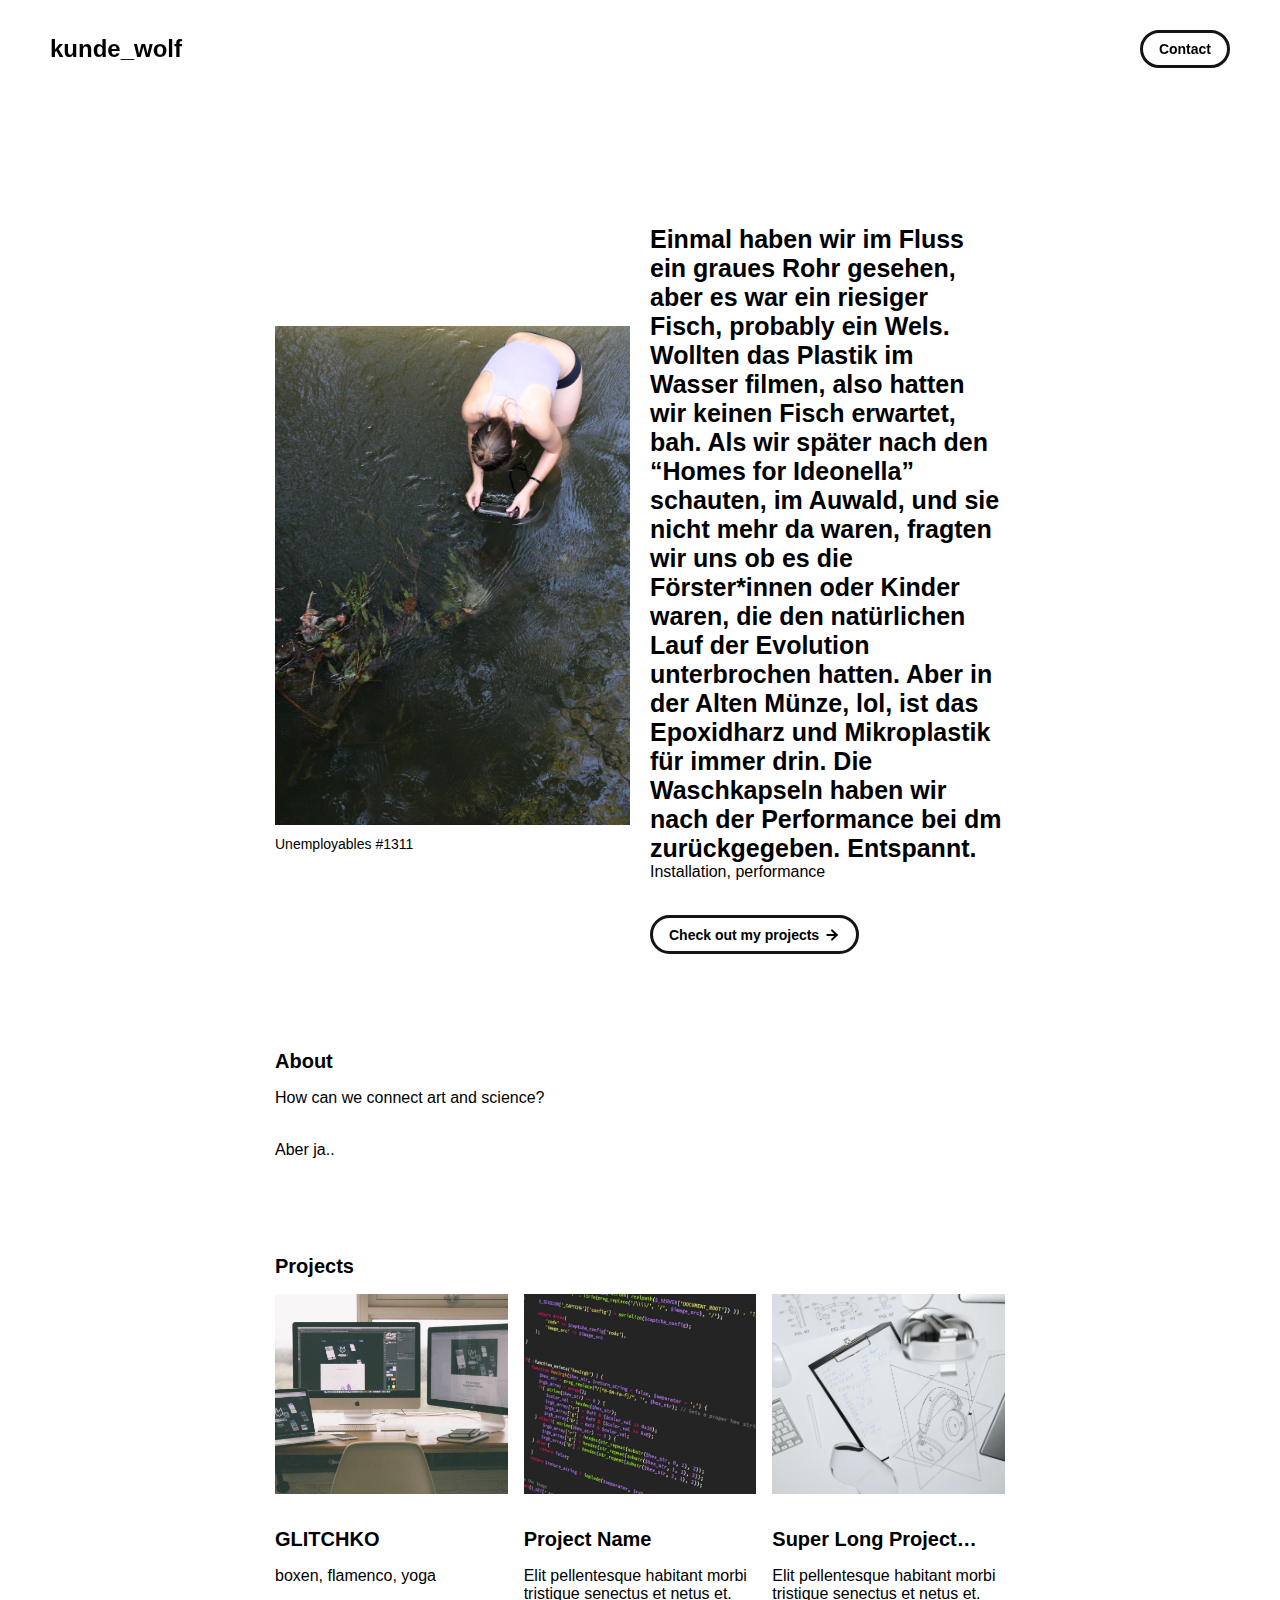
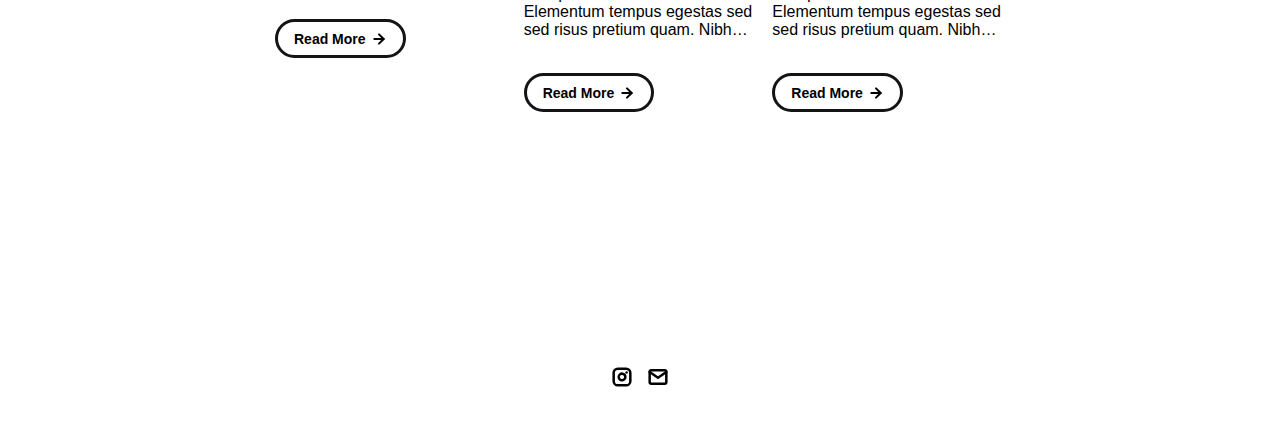
==== index.html @ 431d3172 "main text" ====
<!DOCTYPE html>
<html lang="en">
	<head>
		<meta charset="utf-8">

    <!--
      TODO

      Upload your Unemployable (or whatever photo you like) to the assets/images folder
      and change the name of the image below to match the uploaded one

      Change the title in the <title> tag to whatever you would like the title of your portfolio to be

      This should be the same across all pages.
     -->
    <link rel="icon" href="./assets/images/1311.png" />
		<title>Unemployables Portfolio</title>
    <meta name="description" content="A portfolio template for the Unemployables community.">
    <meta name="viewport" content="width=device-width, initial-scale=1" />

		<link rel="stylesheet" href="./css/layout.css">
    <link rel="stylesheet" href="./css/typography.css">
    <link rel="stylesheet" href="./css/utilities.css">

		<script defer src="./js/script.js"></script>
	</head>
	<body>
    <!-- NAVBAR -->
    <div class="navbar">
      <a class="nav-title-link" href="./index.html">
        <!-- TODO - Change the "Portfolio Title" to whatever you want displayed in the top left -->
        <span class="nav-title">kunde_wolf</span>
         <!-- TODO - Change the email after 'mailto:' to your email address for contact -->
        <a class="button" href="mailto:kunde-wolf@posteo.de">
          <span class="button-text">Contact</span>
        </a>
      </a>
    </div>

    <!-- MAIN PAGE CONTENT -->
    <div id="main-content">

      <!-- PORTFOLIO HEADER -->
      <div id="portfolio-header">
        <div id="portfolio-header-image-container">
          <!--
            TODO

            - Change the img "src" attribute to point to the Unemployable image you uploaded (or whatever image).
            - Change the number to point to your Unemployable & replace the OpenSea link with your own
            - If you aren't using an Unemployable as your image, remove the entire "a" element
          -->
          <img src="./assets/images/front_1.jpg" class="portfolio-header-image">
          <a class="no-underline" target="_blank" href="https://opensea.io/assets/0xe0be388ab81c47b0f098d2030a1c9ef190691a8a/1311">
            <span class="image-caption">Unemployables #1311</span>
          </a>
        </div>

          <!--
            TODO

            - Change the main-title to whatver you want
            - Change the body-text after that to a quick introduction to what you do
            - Edit the button text if you feel like it. It will link to the projects section below.
          -->
        <div id="portfolio-header-text-container">
            <div class="header-text">
              <span class="main-title">Einmal haben wir im Fluss ein graues Rohr gesehen, aber es war ein riesiger Fisch, probably ein Wels. Wollten das Plastik im Wasser filmen, also hatten wir keinen Fisch erwartet, bah. Als wir später nach den “Homes for Ideonella” schauten, im Auwald, und sie nicht mehr da waren, fragten wir uns ob es die Förster*innen oder Kinder waren, die den natürlichen Lauf der Evolution unterbrochen hatten. Aber in der Alten Münze, lol, ist das Epoxidharz und Mikroplastik für immer drin. Die Waschkapseln haben wir nach der Performance bei dm zurückgegeben. Entspannt.</span>
              <div class="body-text">Installation, performance</div>
            </div>
            <a class="button" id="my-work-link">
              <span class="button-text">Check out my projects</span>
              <image src="./assets/icons/arrow-right.svg" class="right-arrow-icon"/>
            </a>
        </div>
      </div>

      <!-- ABOUT SECTION -->
      <!--
        TODO

        - Change the subheader-text to whatever header you want
        - Add paragraphs using the <div class="body-text"></div> elements in the "about-section-content"
      -->
      <div id="about-section">
        <span class="subheader-text">About</span>
        <div class="about-section-content">
          <div class="body-text">How can we connect art and science?</div>
          <div class="body-text">Aber ja..</div>
        </div>
      </div>

      <!-- PROJECTS / MY WORK SECTION -->
      <div id="my-work-section">
        <!-- TODO - Change the subheader-text to whatever you want the Projects section header to say -->
        <span class="subheader-text">Projects</span>

        <div class="projects-container">
          <!--
            TODO

            This is where the project cards live. Here's a base level project card for you to copy:
            <div class="project-card">
              <img src="./assets/images/IMAGE_NAME" class="project-image">
              <div class="project-card-text-container">
                <div class="subheader-text project-title">PROJECT_NAME</div>
                <div class="body-text project-card-text">SMALL_PROJECT_DESCRIPTION</div>
              </div>
              <a class="button" href="./project-pages/PROJECT_PAGE_NAME.html">
                <span class="button-text">Read More</span>
                <image src="./assets/icons/arrow-right.svg" class="right-arrow-icon"/>
              </a>
            </div>

            - To add a project to the this area, copy the above, paste it below this comment, and change the following:
                - IMAGE_NAME: the name of the image file in assets/images
                - PROJECT_NAME: the name of the project (keep it short, it only shows 1 line)
                - SMALL_PROJECT_DESCRIPTION: a quick project description (max 4 lines)
                - PROJECT_PAGE_NAME.html: the html filename for the project (must be in project-pages folder)
          -->
          <div class="project-card">
            <img src="./assets/images/desktop.jpeg" class="project-image">
            <div class="project-card-text-container">
              <div class="subheader-text project-title">GLITCHKO</div>
              <div class="body-text project-card-text">boxen, flamenco, yoga</div>
            </div>
            <a class="button" href="./project-pages/project-template.html">
              <span class="button-text">Read More</span>
              <image src="./assets/icons/arrow-right.svg" class="right-arrow-icon"/>
            </a>
          </div>
          <div class="project-card">
            <img src="./assets/images/code.jpeg" class="project-image">
            <div class="project-card-text-container">
              <div class="subheader-text project-title">Project Name</div>
              <div class="body-text project-card-text">Elit pellentesque habitant morbi tristique senectus et netus et. Elementum tempus egestas sed sed risus pretium quam. Nibh ipsum consequat nisl vel pretium</div>
            </div>
            <a class="button" href="./project-pages/project-template.html">
              <span class="button-text">Read More</span>
              <image src="./assets/icons/arrow-right.svg" class="right-arrow-icon"/>
            </a>
          </div>
          <div class="project-card">
            <img src="./assets/images/sketchbook.jpeg" class="project-image">
            <div class="project-card-text-container">
              <div class="subheader-text project-title">Super Long Project Name That Should be Hidden</div>
              <div class="body-text project-card-text">Elit pellentesque habitant morbi tristique senectus et netus et. Elementum tempus egestas sed sed risus pretium quam. Nibh ipsum consequat nisl vel pretium</div>
            </div>
            <a class="button" href="./project-pages/project-template.html">
              <span class="button-text">Read More</span>
              <image src="./assets/icons/arrow-right.svg" class="right-arrow-icon"/>
            </a>
          </div>
        </div>
      </div>
    </div>

    <!-- FOOTER -->
    <div id="footer">
      <!--
        TODO - Change href to your Instagram account (can also delete entire "a" element if no Instagram)

        This should be the same across all pages.
      -->
      <a class="icon-link" target="_blank" href="https://instagram.com/kunde_wolf">
        <image src="./assets/icons/instagram.svg" class="footer-icon"/>
      </a>
      <!--
        TODO - Change href to your Twitter account (can also delete entire "a" element if no Twitter)

        This should be the same across all pages.
      -->
			<!--
      <a class="icon-link" target="_blank" href="https://twitter.com/whitevans_eth">
        <image src="./assets/icons/twitter.svg" class="footer-icon"/>
      </a>
			  -->
      <!--
        TODO - Change the email after "mailto" to your contact email

        This should be the same across all pages.
      -->
      <a class="icon-link" href="mailto:whitevans.eth@gmail.com">
        <image src="./assets/icons/mail.svg" class="footer-icon"/>
      </a>
    </div>

	</body>
</html>
---- css/layout.css ----
* {
  box-sizing: border-box;
}

html {
  text-size-adjust: none;
  -webkit-text-size-adjust: none;
  -moz-text-size-adjust: none;
  -ms-text-size-adjust: none;
}

body {
  margin: 0;
  -webkit-font-smoothing: antialiased;
  -moz-osx-font-smoothing: grayscale;
}




/* Main Page Layout */

#main-content {
  margin: 225px 425px;
  display: flex;
  flex-direction: column;
  gap: 96px;
}




/* Portfolio Header */

#portfolio-header {
  display: flex;
  gap: 20px;
  align-items: center;
}

#portfolio-header-image-container {
  display: flex;
  flex-direction: column;
  gap: 10px;
  flex-basis: 50%;
}

.portfolio-header-image {
  width: 100%;
  height: auto;
}

#portfolio-header-text-container {
  display: flex;
  flex-direction: column;
  gap: 34px;
  flex-basis: 50%;
}




/* About Section */

#about-section {
  display: flex;
  flex-direction: column;
  gap: 16px;
}

.about-section-content {
  display: flex;
  flex-direction: column;
  gap: 34px;
}




/* Project Section */

#my-work-section {
  display: flex;
  flex-direction: column;
  gap: 16px;
}

.projects-container {
  display: flex;
  gap: 34px 16px;
  flex-wrap: wrap;
}

    /* Project Cards */

    .project-card {
      max-width: calc((100% - 32px) / 3);
      display: flex;
      flex-direction: column;
      gap: 34px;
    }

    .project-card-text-container {
      flex-direction: column;
      display: flex;
      gap: 16px
    }

    .project-image {
      width: 100%;
      height: 200px;
      object-fit: cover;
      object-position: center;
    }




/* Project Pages */

#project-header {
  display: flex;
  flex-direction: column;
  gap: 16px;
}

.project-header-image {
  width: 100%;
  height: auto;
}

#project-details {
  display: flex;
  flex-direction: column;
  gap: 16px;
}

.project-details-content {
  display: flex;
  flex-direction: column;
  gap: 34px;
}

    /* Project Gallery */

    #project-gallery {
      display: flex;
      flex-direction: column;
      gap: 16px;
    }

    .project-gallery-content {
      display: flex;
      flex-wrap: wrap;
      gap: 34px 16px;
    }

    .gallery-image-container {
      width: 100%;
      display: flex;
      flex-direction: column;
      gap: 10px;
    }

    .gallery-image-container.half-width {
      width: calc((100% - 16px) / 2);
    }

    .gallery-image {
      width: 100%;
      height: auto;
    }


/* Extra Extra large devices (large laptops and desktops, 1200px and below) */
@media only screen and (max-width: 1600px) {
  #main-content {
    margin: 225px 275px;
  }
}

/* Extra large devices (large laptops and desktops, 1200px and below) */
@media only screen and (max-width: 1200px) {
  #main-content {
    margin: 225px 175px;
  }
}

/* Large devices (laptops/desktops, 1000px and below) */
@media only screen and (max-width: 1000px) {
  #main-content {
    margin: 225px 75px;
  }
}

/* Small devices (portrait tablets and large phones, 800px and below) */
@media only screen and (max-width: 800px) {
  #main-content {
    margin: 150px 50px;
  }

  #portfolio-header {
    flex-direction: column;
  }

  .project-card {
    max-width: calc((100% - 16px) / 2);
  }
}

/* Small devices (portrait tablets and large phones, 600px and below) */
@media only screen and (max-width: 600px) {
  #main-content {
    margin: 125px 20px;
  }

  .project-card {
    max-width: 100%;
  }
}
---- css/typography.css ----
body {
  font-family: "Helvetica Neue", Helvetica, Arial, sans-serif;
}

.nav-title {
  font-weight: 700;
  font-size: 24px;
}

.button-text {
  font-size: 14px;
  font-weight: 700;
}

.image-caption {
  font-size: 14px;
  font-weight: 500;
}

.main-title {
  font-size: 25px;
  font-weight: 700;
}

.subheader-text {
  font-size: 20px;
  font-weight: 700;
}

.body-text {
  font-size: 16px;
  font-weight: 500;
}

.project-card-text {
  overflow: hidden;
  text-overflow: ellipsis;
  display: -webkit-box;
  -webkit-line-clamp: 4;
  -webkit-box-orient: vertical;
}

.project-title {
  overflow: hidden;
  text-overflow: ellipsis;
  display: -webkit-box;
  -webkit-line-clamp: 1;
  -webkit-box-orient: vertical;
}
---- css/utilities.css ----
/* Icons */

.right-arrow-icon {
  width: 16px;
  height: 16px;
  margin-top: 1px;
}

.footer-icon {
  width: 20px;
  height: 20px;
}

a.icon-link {
  transition: transform 200ms ease-in-out;
}

a.icon-link:hover {
  cursor: pointer;
  stroke-width: 5;
  margin: 0;
  transform: rotate(15deg);
}


/* Navbar Styling */

.navbar {
  width: 100%;
  padding: 30px 50px;
  display: flex;
  justify-content: space-between;
  align-items: center;
  position: fixed;
  top: 0;
  left: 0;
}

.nav-title-link {
  color: black;
  text-decoration: none;
}

.nav-title-link:hover {
  text-decoration: underline;
}

/* Small devices (portrait tablets and large phones, 800px and below) */
@media only screen and (max-width: 800px) {
  .navbar {
    padding: 20px 20px;
    background-color: white
  }
}


/* Button Styling */

a.button {
  padding: 8px 16px;
  border: 3px solid #141414;
  border-radius: 50px;
  color: black;
  text-decoration: none;
  width: fit-content;
  display: flex;
  gap: 5px;
  align-items: center;
}

a.button:hover {
  text-decoration: underline;
  text-decoration-thickness: 2px;
  cursor: pointer;
}


/* Footer Styling */

#footer {
  width: 100%;
  display: flex;
  padding: 30px 50px;
  justify-content: center;
  align-items: center;
  gap: 16px;
}

/* Link Styling */
a.no-underline {
  text-decoration: none;
  color: black
}

a.no-underline:hover {
  text-decoration: underline;
  cursor: pointer;
}

/* Small devices (portrait tablets and large phones, 800px and below) */
@media only screen and (max-width: 800px) {
  #footer {
    padding: 20px 20px;
  }
}
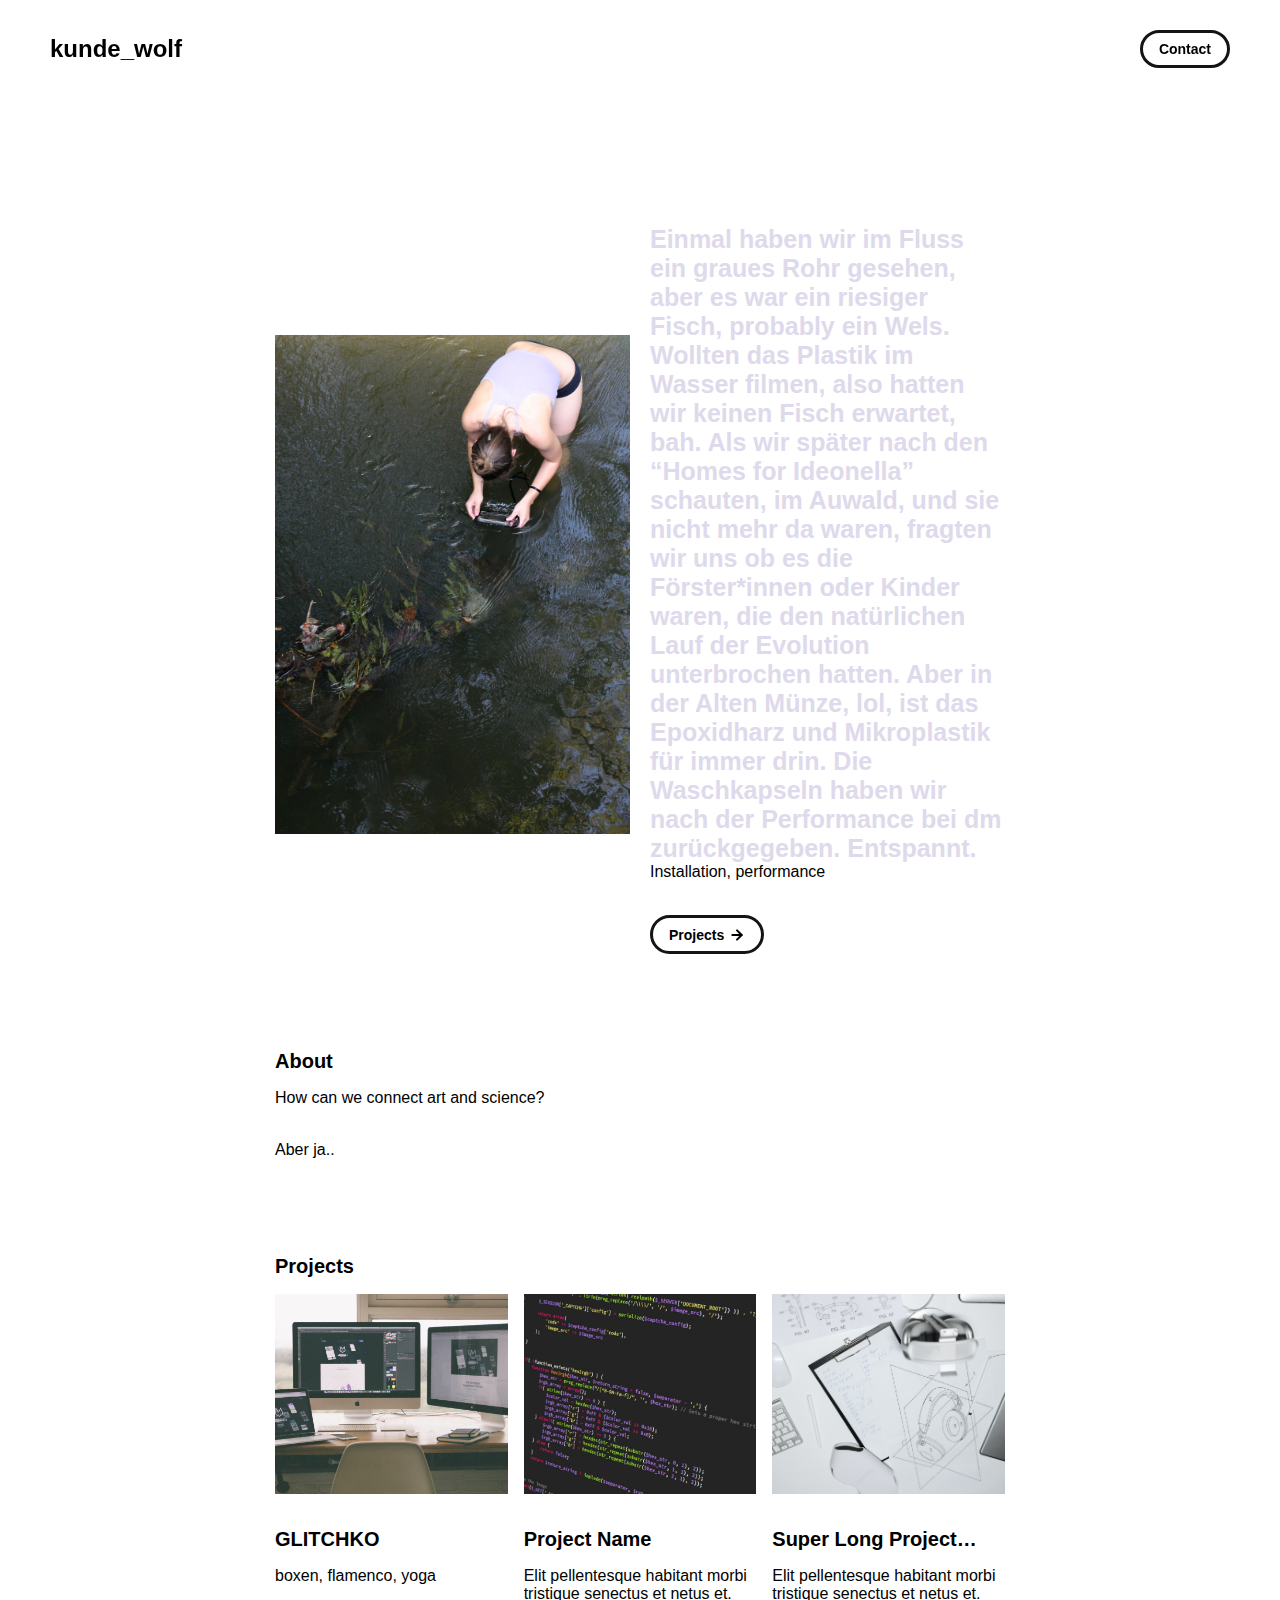
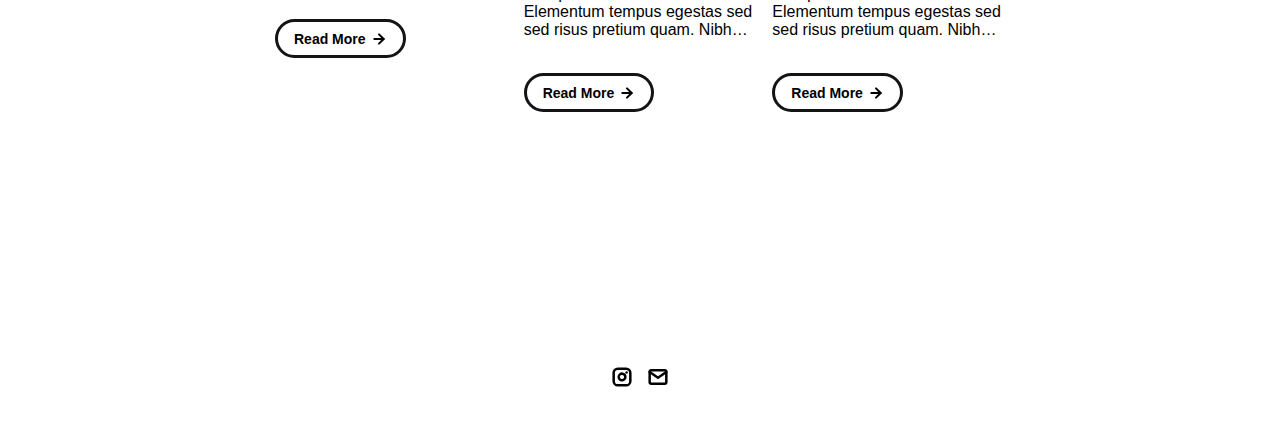
==== commit 6f81374c: "color main text" ====
--- a/index.html
+++ b/index.html
@@ -52,7 +52,7 @@
           -->
           <img src="./assets/images/front_1.jpg" class="portfolio-header-image">
           <a class="no-underline" target="_blank" href="https://opensea.io/assets/0xe0be388ab81c47b0f098d2030a1c9ef190691a8a/1311">
-            <span class="image-caption">Unemployables #1311</span>
+            <span class="image-caption"></span>
           </a>
         </div>
 
@@ -69,7 +69,7 @@
               <div class="body-text">Installation, performance</div>
             </div>
             <a class="button" id="my-work-link">
-              <span class="button-text">Check out my projects</span>
+              <span class="button-text">Projects</span>
               <image src="./assets/icons/arrow-right.svg" class="right-arrow-icon"/>
             </a>
         </div>
--- a/css/layout.css
+++ b/css/layout.css
@@ -218,6 +218,3 @@
     max-width: 100%;
   }
 }
-
-
-
--- a/css/typography.css
+++ b/css/typography.css
@@ -20,6 +20,7 @@
 .main-title {
   font-size: 25px;
   font-weight: 700;
+  color: #dedaeb
 }
 
 .subheader-text {
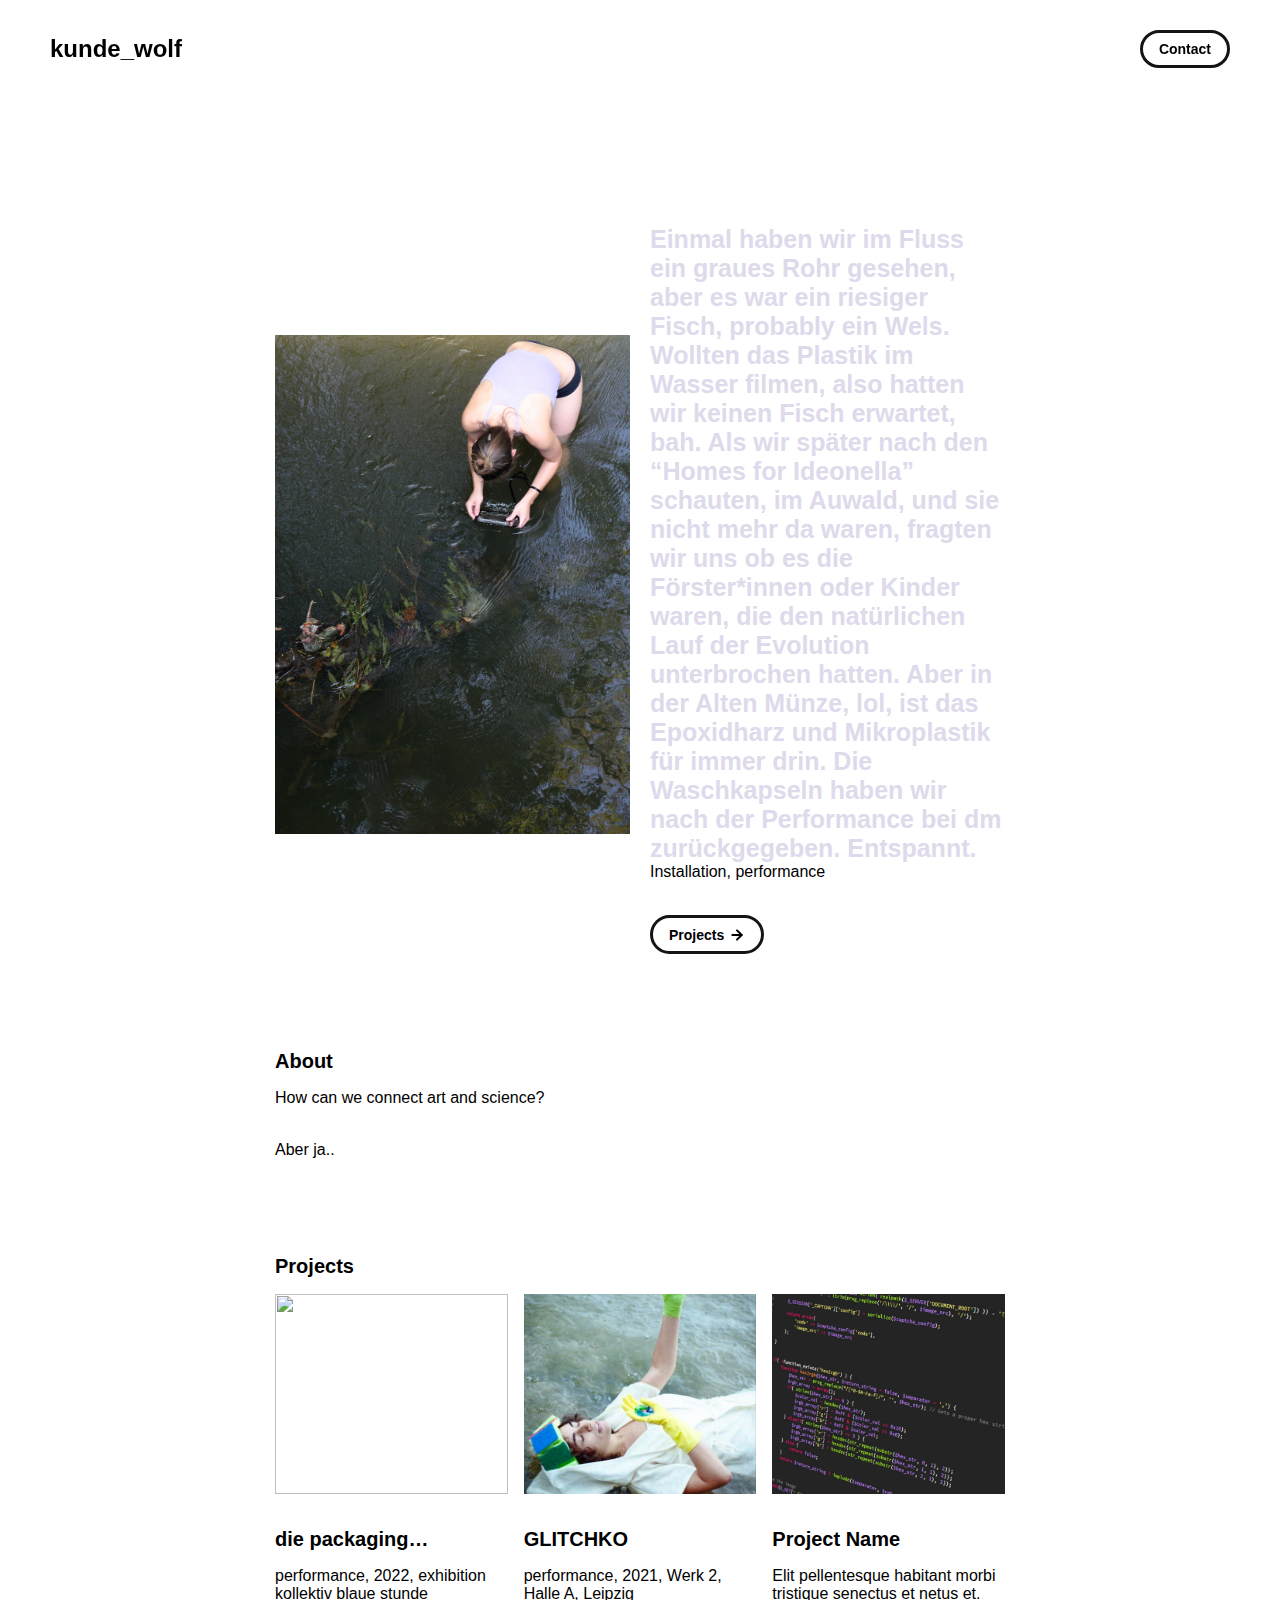
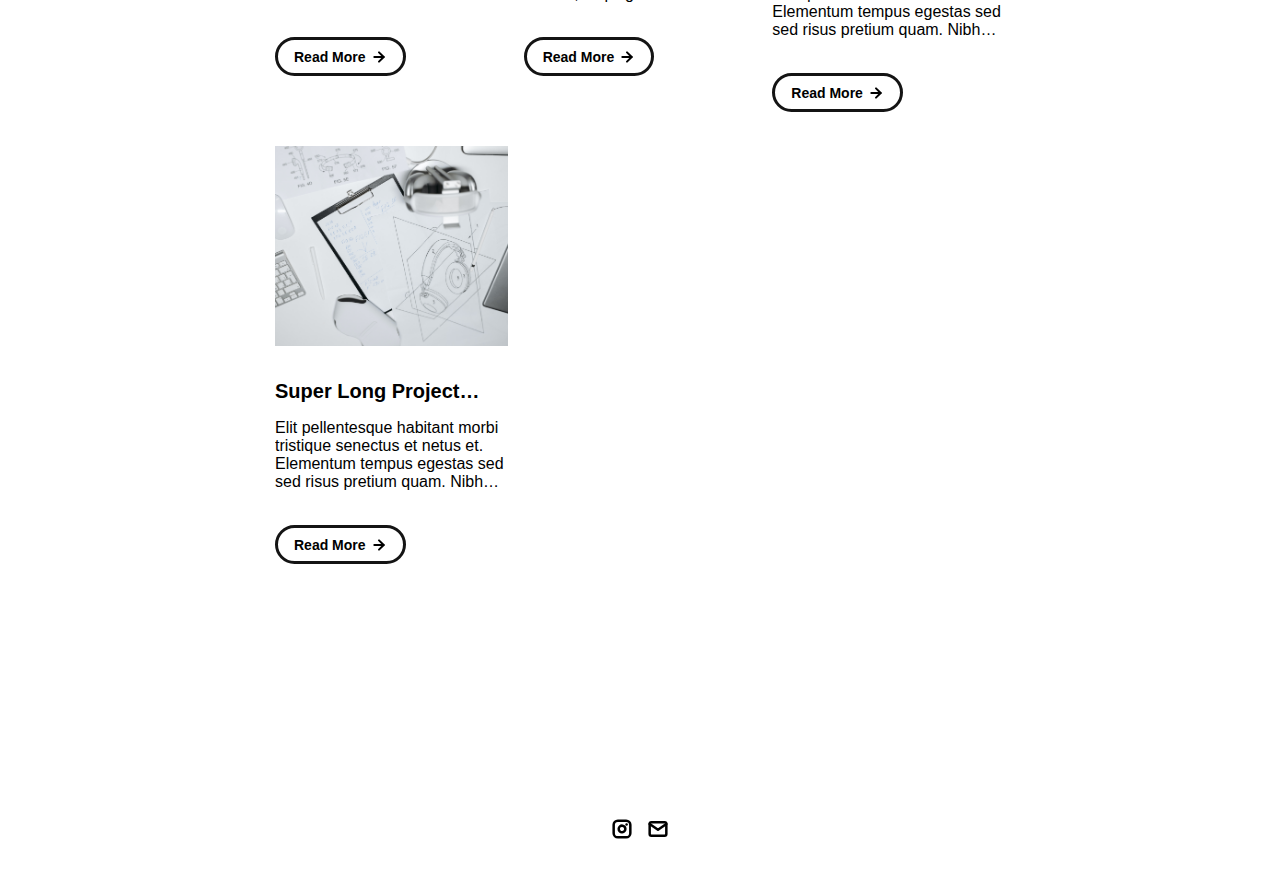
==== commit 706985cd: "add project cards" ====
--- a/index.html
+++ b/index.html
@@ -13,9 +13,9 @@
 
       This should be the same across all pages.
      -->
-    <link rel="icon" href="./assets/images/1311.png" />
-		<title>Unemployables Portfolio</title>
-    <meta name="description" content="A portfolio template for the Unemployables community.">
+    <link rel="icon" href="./assets/images/front_1.jpg" />
+		<title>kunde_wolf</title>
+    <meta name="description" content="kunde_wolf artist portfolio">
     <meta name="viewport" content="width=device-width, initial-scale=1" />
 
 		<link rel="stylesheet" href="./css/layout.css">
@@ -118,17 +118,31 @@
                 - SMALL_PROJECT_DESCRIPTION: a quick project description (max 4 lines)
                 - PROJECT_PAGE_NAME.html: the html filename for the project (must be in project-pages folder)
           -->
+
           <div class="project-card">
-            <img src="./assets/images/desktop.jpeg" class="project-image">
+            <img src="./assets/images/die_packaging_performance/die_packaging_performance_kunde_wolf.jpeg" class="project-image">
+            <div class="project-card-text-container">
+              <div class="subheader-text project-title">die packaging performance</div>
+              <div class="body-text project-card-text">performance, 2022, exhibition kollektiv blaue stunde</div>
+            </div>
+            <a class="button" href="./project-pages/die_packaging_performance.html">
+              <span class="button-text">Read More</span>
+              <image src="./assets/icons/arrow-right.svg" class="right-arrow-icon"/>
+            </a>
+          </div>
+
+					<div class="project-card">
+            <img src="./assets/images/glitchko/glitchko_kunde_wolf.jpeg" class="project-image">
             <div class="project-card-text-container">
               <div class="subheader-text project-title">GLITCHKO</div>
-              <div class="body-text project-card-text">boxen, flamenco, yoga</div>
-            </div>
-            <a class="button" href="./project-pages/project-template.html">
-              <span class="button-text">Read More</span>
-              <image src="./assets/icons/arrow-right.svg" class="right-arrow-icon"/>
-            </a>
-          </div>
+              <div class="body-text project-card-text">performance, 2021, Werk 2, Halle A, Leipzig</div>
+            </div>
+            <a class="button" href="./project-pages/GLITCHKO.html">
+              <span class="button-text">Read More</span>
+              <image src="./assets/icons/arrow-right.svg" class="right-arrow-icon"/>
+            </a>
+          </div>
+
           <div class="project-card">
             <img src="./assets/images/code.jpeg" class="project-image">
             <div class="project-card-text-container">
@@ -140,6 +154,7 @@
               <image src="./assets/icons/arrow-right.svg" class="right-arrow-icon"/>
             </a>
           </div>
+
           <div class="project-card">
             <img src="./assets/images/sketchbook.jpeg" class="project-image">
             <div class="project-card-text-container">
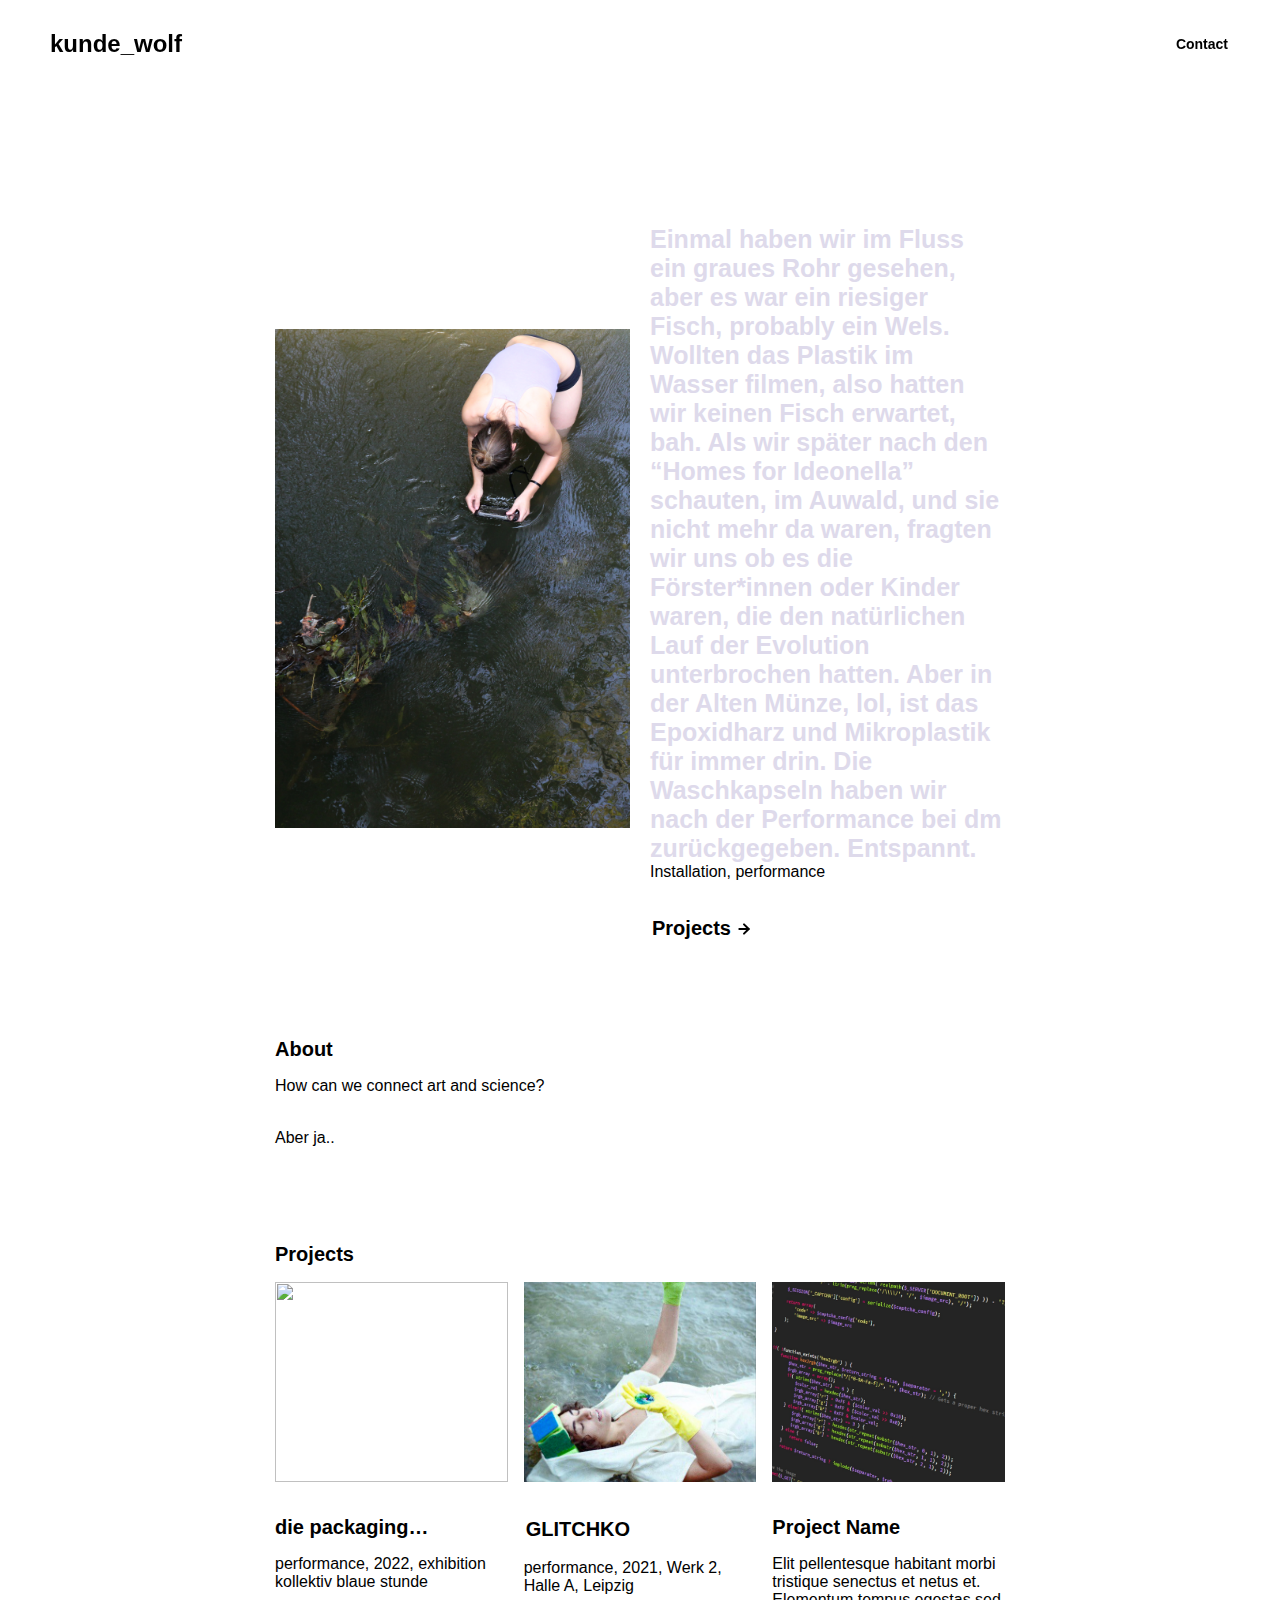
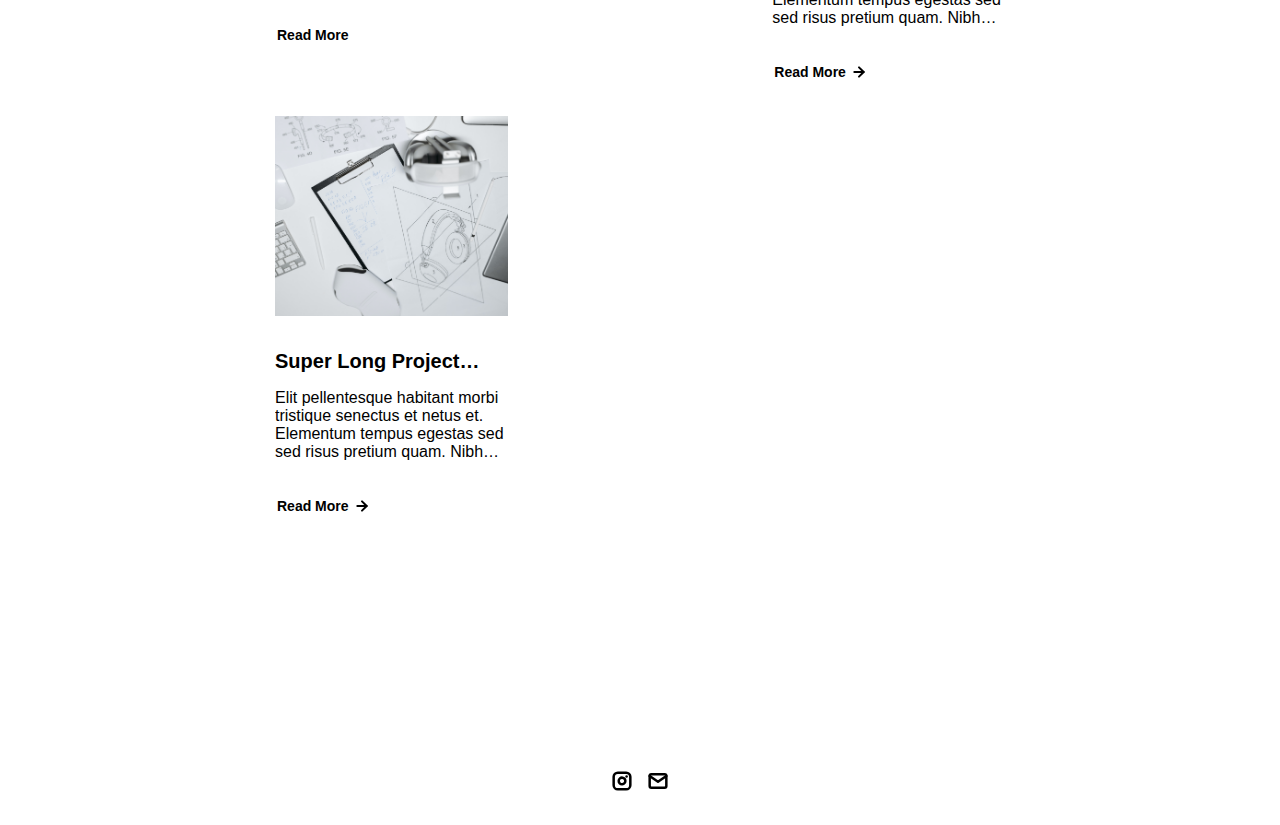
==== commit d59bcbb1: "button edits" ====
--- a/index.html
+++ b/index.html
@@ -69,7 +69,7 @@
               <div class="body-text">Installation, performance</div>
             </div>
             <a class="button" id="my-work-link">
-              <span class="button-text">Projects</span>
+              <span class="button-text-title">Projects</span>
               <image src="./assets/icons/arrow-right.svg" class="right-arrow-icon"/>
             </a>
         </div>
@@ -127,20 +127,17 @@
             </div>
             <a class="button" href="./project-pages/die_packaging_performance.html">
               <span class="button-text">Read More</span>
-              <image src="./assets/icons/arrow-right.svg" class="right-arrow-icon"/>
             </a>
           </div>
 
 					<div class="project-card">
             <img src="./assets/images/glitchko/glitchko_kunde_wolf.jpeg" class="project-image">
             <div class="project-card-text-container">
-              <div class="subheader-text project-title">GLITCHKO</div>
+							<a class="button" href="./project-pages/GLITCHKO.html">
+	              <span class="button-text-title">GLITCHKO</span>
+	            </a>
               <div class="body-text project-card-text">performance, 2021, Werk 2, Halle A, Leipzig</div>
             </div>
-            <a class="button" href="./project-pages/GLITCHKO.html">
-              <span class="button-text">Read More</span>
-              <image src="./assets/icons/arrow-right.svg" class="right-arrow-icon"/>
-            </a>
           </div>
 
           <div class="project-card">
--- a/css/typography.css
+++ b/css/typography.css
@@ -9,6 +9,11 @@
 
 .button-text {
   font-size: 14px;
+  font-weight: 700;
+}
+
+.button-text-title {
+  font-size: 20px;
   font-weight: 700;
 }
 
@@ -28,7 +33,19 @@
   font-weight: 700;
 }
 
+.subheader-text-it {
+  font-size: 20px;
+  font-weight: 700;
+  font-style: italic;
+}
+
+
 .body-text {
+  font-size: 16px;
+  font-weight: 500;
+}
+
+.body-text-it {
   font-size: 16px;
   font-weight: 500;
 }
--- a/css/utilities.css
+++ b/css/utilities.css
@@ -58,8 +58,8 @@
 /* Button Styling */
 
 a.button {
-  padding: 8px 16px;
-  border: 3px solid #141414;
+  /*padding: 3px 10px;*/
+  border: 2px solid white;
   border-radius: 50px;
   color: black;
   text-decoration: none;
@@ -71,7 +71,7 @@
 
 a.button:hover {
   text-decoration: underline;
-  text-decoration-thickness: 2px;
+  text-decoration-thickness: 1px;
   cursor: pointer;
 }
 
@@ -103,4 +103,4 @@
   #footer {
     padding: 20px 20px;
   }
-}+}
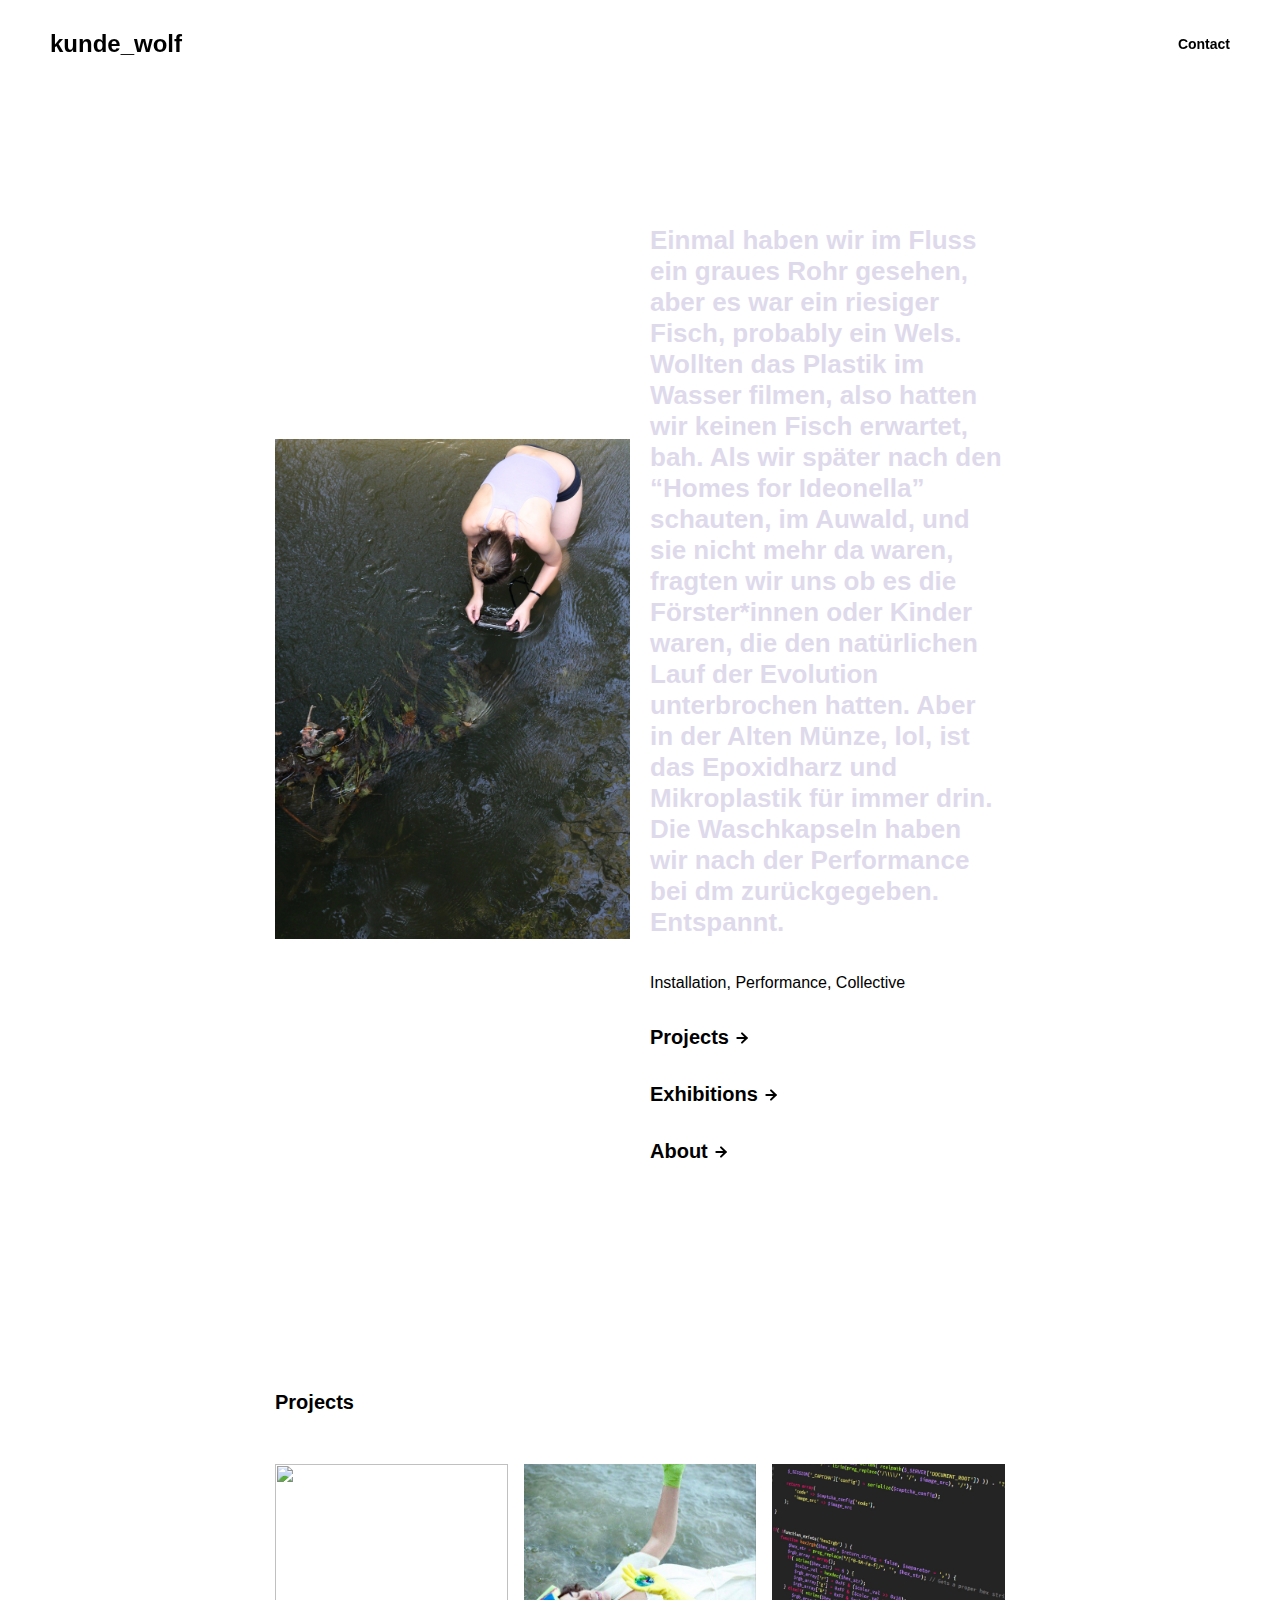
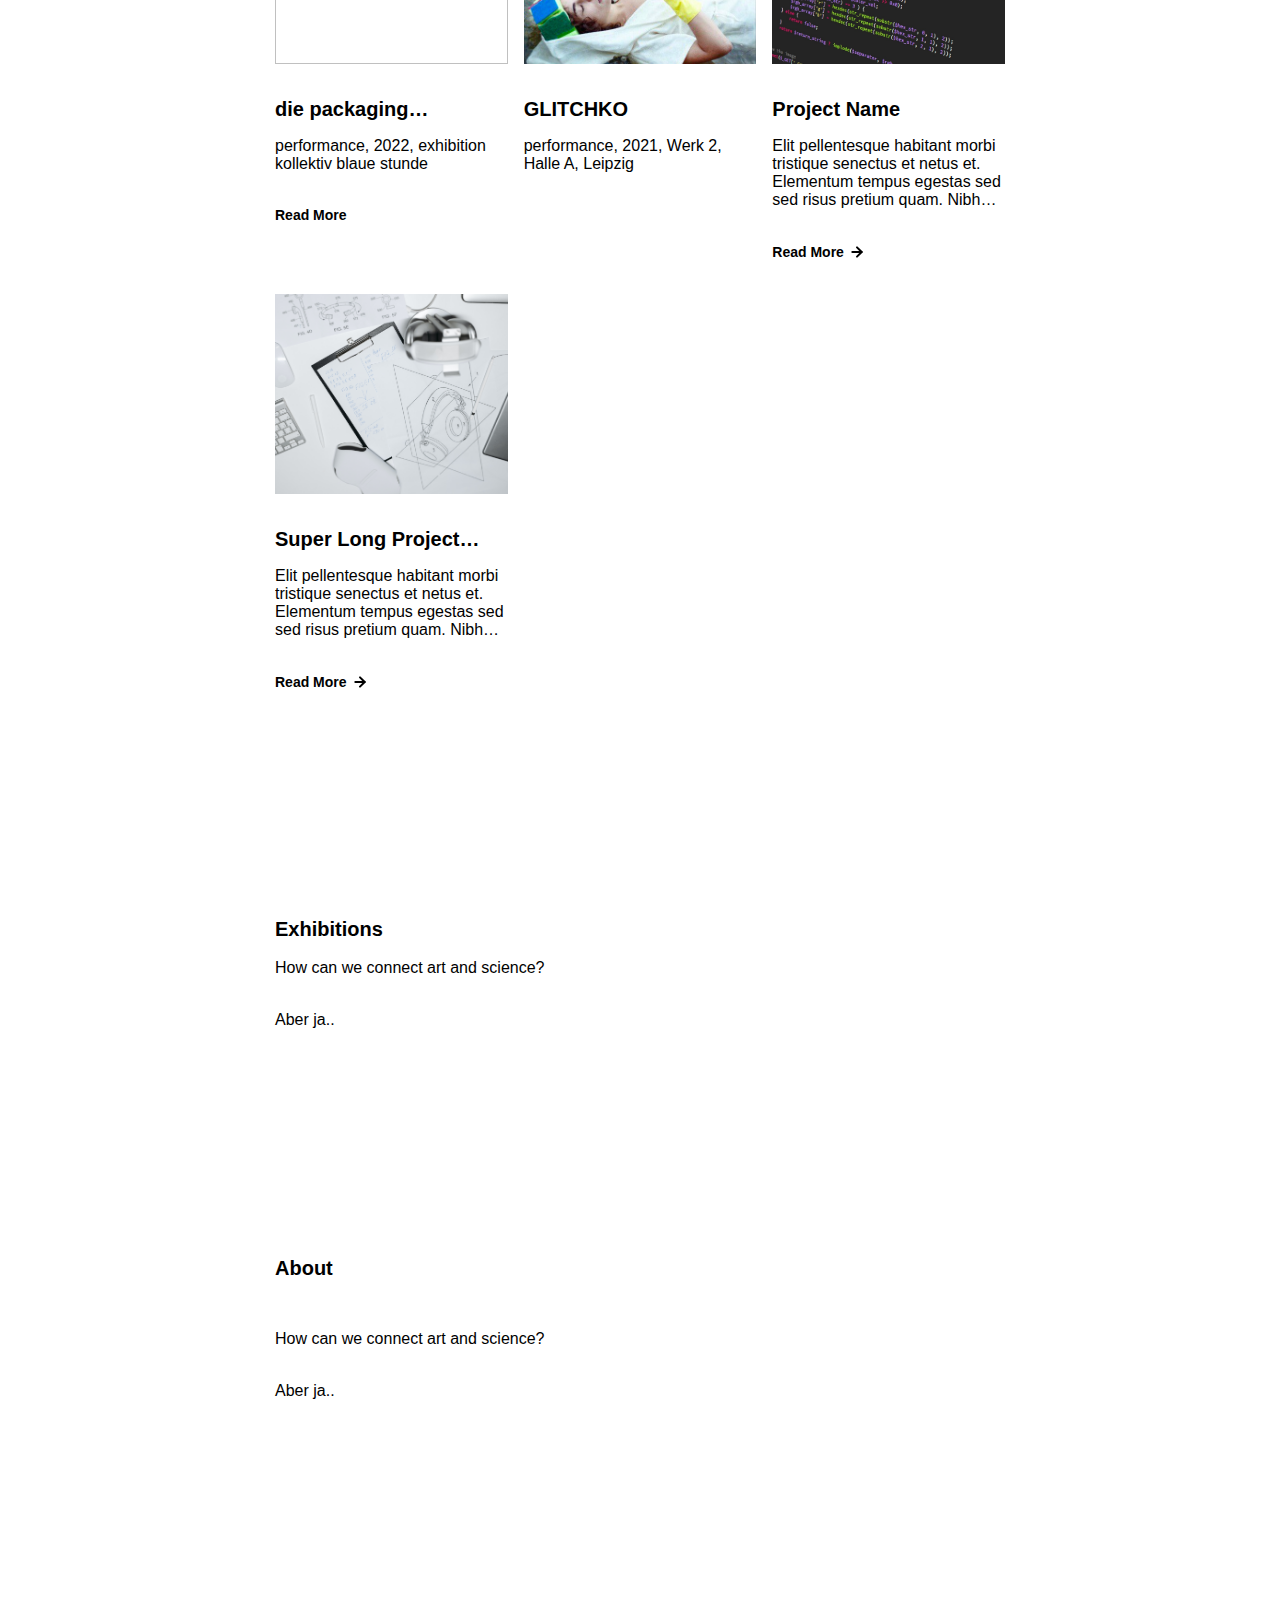
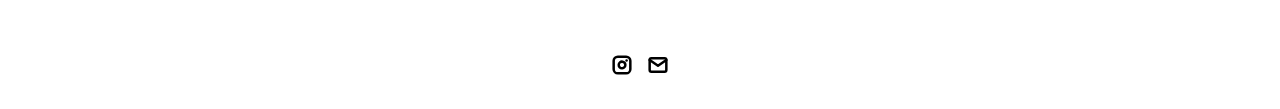
==== commit 1aee58da: "projects" ====
--- a/index.html
+++ b/index.html
@@ -31,11 +31,12 @@
         <!-- TODO - Change the "Portfolio Title" to whatever you want displayed in the top left -->
         <span class="nav-title">kunde_wolf</span>
          <!-- TODO - Change the email after 'mailto:' to your email address for contact -->
-        <a class="button" href="mailto:kunde-wolf@posteo.de">
+        <a class="button" href="mailto:kunde_wolf@posteo.de">
           <span class="button-text">Contact</span>
         </a>
       </a>
     </div>
+
 
     <!-- MAIN PAGE CONTENT -->
     <div id="main-content">
@@ -66,35 +67,37 @@
         <div id="portfolio-header-text-container">
             <div class="header-text">
               <span class="main-title">Einmal haben wir im Fluss ein graues Rohr gesehen, aber es war ein riesiger Fisch, probably ein Wels. Wollten das Plastik im Wasser filmen, also hatten wir keinen Fisch erwartet, bah. Als wir später nach den “Homes for Ideonella” schauten, im Auwald, und sie nicht mehr da waren, fragten wir uns ob es die Förster*innen oder Kinder waren, die den natürlichen Lauf der Evolution unterbrochen hatten. Aber in der Alten Münze, lol, ist das Epoxidharz und Mikroplastik für immer drin. Die Waschkapseln haben wir nach der Performance bei dm zurückgegeben. Entspannt.</span>
-              <div class="body-text">Installation, performance</div>
-            </div>
-            <a class="button" id="my-work-link">
+							<br />
+							<br />
+							<br />
+							<div class="body-text"> Installation, Performance, Collective</div>
+            </div>
+            <a class="button" href="#my-work-section">
               <span class="button-text-title">Projects</span>
               <image src="./assets/icons/arrow-right.svg" class="right-arrow-icon"/>
             </a>
+						<a class="button" href="#exhibition-section">
+							<span class="button-text-title">Exhibitions</span>
+							<image src="./assets/icons/arrow-right.svg" class="right-arrow-icon"/>
+						</a>
+						<a class="button" href="#about-section">
+							<span class="button-text-title">About</span>
+							<image src="./assets/icons/arrow-right.svg" class="right-arrow-icon"/>
+						</a>
+
         </div>
       </div>
 
-      <!-- ABOUT SECTION -->
-      <!--
-        TODO
-
-        - Change the subheader-text to whatever header you want
-        - Add paragraphs using the <div class="body-text"></div> elements in the "about-section-content"
-      -->
-      <div id="about-section">
-        <span class="subheader-text">About</span>
-        <div class="about-section-content">
-          <div class="body-text">How can we connect art and science?</div>
-          <div class="body-text">Aber ja..</div>
-        </div>
-      </div>
+
 
       <!-- PROJECTS / MY WORK SECTION -->
+			<br>
+			<br />
       <div id="my-work-section">
         <!-- TODO - Change the subheader-text to whatever you want the Projects section header to say -->
         <span class="subheader-text">Projects</span>
 
+				<br />
         <div class="projects-container">
           <!--
             TODO
@@ -165,6 +168,44 @@
           </div>
         </div>
       </div>
+
+			<!-- ABOUT SECTION -->
+			<!--
+				TODO
+
+				- Change the subheader-text to whatever header you want
+				- Add paragraphs using the <div class="body-text"></div> elements in the "about-section-content"
+			-->
+			<br>
+			<br />
+			<div id="exhibition-section">
+
+				<span class="subheader-text">Exhibitions</span>
+				<br />
+				<br />
+				<div class="about-section-content">
+					<div class="body-text">How can we connect art and science?</div>
+					<div class="body-text">Aber ja..</div>
+				</div>
+			</div>
+
+			<!-- ABOUT SECTION -->
+			<!--
+				TODO
+
+				- Change the subheader-text to whatever header you want
+				- Add paragraphs using the <div class="body-text"></div> elements in the "about-section-content"
+			-->
+			<br>
+			<br />
+			<div id="about-section">
+				<span class="subheader-text">About</span>
+				<br />
+				<div class="about-section-content">
+					<div class="body-text">How can we connect art and science?</div>
+					<div class="body-text">Aber ja..</div>
+				</div>
+			</div>
     </div>
 
     <!-- FOOTER -->
@@ -192,7 +233,7 @@
 
         This should be the same across all pages.
       -->
-      <a class="icon-link" href="mailto:whitevans.eth@gmail.com">
+      <a class="icon-link" href="mailto:kunde_wolf@posteo.de">
         <image src="./assets/icons/mail.svg" class="footer-icon"/>
       </a>
     </div>
--- a/css/layout.css
+++ b/css/layout.css
@@ -74,8 +74,17 @@
   gap: 34px;
 }
 
-
-
+#exhibitions-section {
+  display: flex;
+  flex-direction: column;
+  gap: 16px;
+}
+
+.exhibitions-section-content {
+  display: flex;
+  flex-direction: column;
+  gap: 34px;
+}
 
 /* Project Section */
 
--- a/css/typography.css
+++ b/css/typography.css
@@ -1,5 +1,5 @@
 body {
-  font-family: "Helvetica Neue", Helvetica, Arial, sans-serif;
+  font-family: "Arial", Helvetica, Arial, sans-serif;
 }
 
 .nav-title {
@@ -23,7 +23,7 @@
 }
 
 .main-title {
-  font-size: 25px;
+  font-size: 26px;
   font-weight: 700;
   color: #dedaeb
 }
@@ -48,6 +48,18 @@
 .body-text-it {
   font-size: 16px;
   font-weight: 500;
+  font-style: italic;
+}
+
+.body-text-b {
+  font-size: 16px;
+  font-weight: 700;
+}
+
+.body-text-bi {
+  font-size: 16px;
+  font-weight: 700;
+  font-style: italic;
 }
 
 .project-card-text {
--- a/css/utilities.css
+++ b/css/utilities.css
@@ -46,6 +46,21 @@
   text-decoration: underline;
 }
 
+.navbar2 {
+  width: 100%;
+  padding: 30px 50px;
+  display: flex;
+  justify-content: space-between;
+  align-items:  flex-end;
+  position: fixed;
+  top: 0;
+  left: 0;
+}
+
+.navbar2-right {
+  float: right;
+}
+
 /* Small devices (portrait tablets and large phones, 800px and below) */
 @media only screen and (max-width: 800px) {
   .navbar {
@@ -59,7 +74,7 @@
 
 a.button {
   /*padding: 3px 10px;*/
-  border: 2px solid white;
+  /*border: 2px solid white;*/
   border-radius: 50px;
   color: black;
   text-decoration: none;
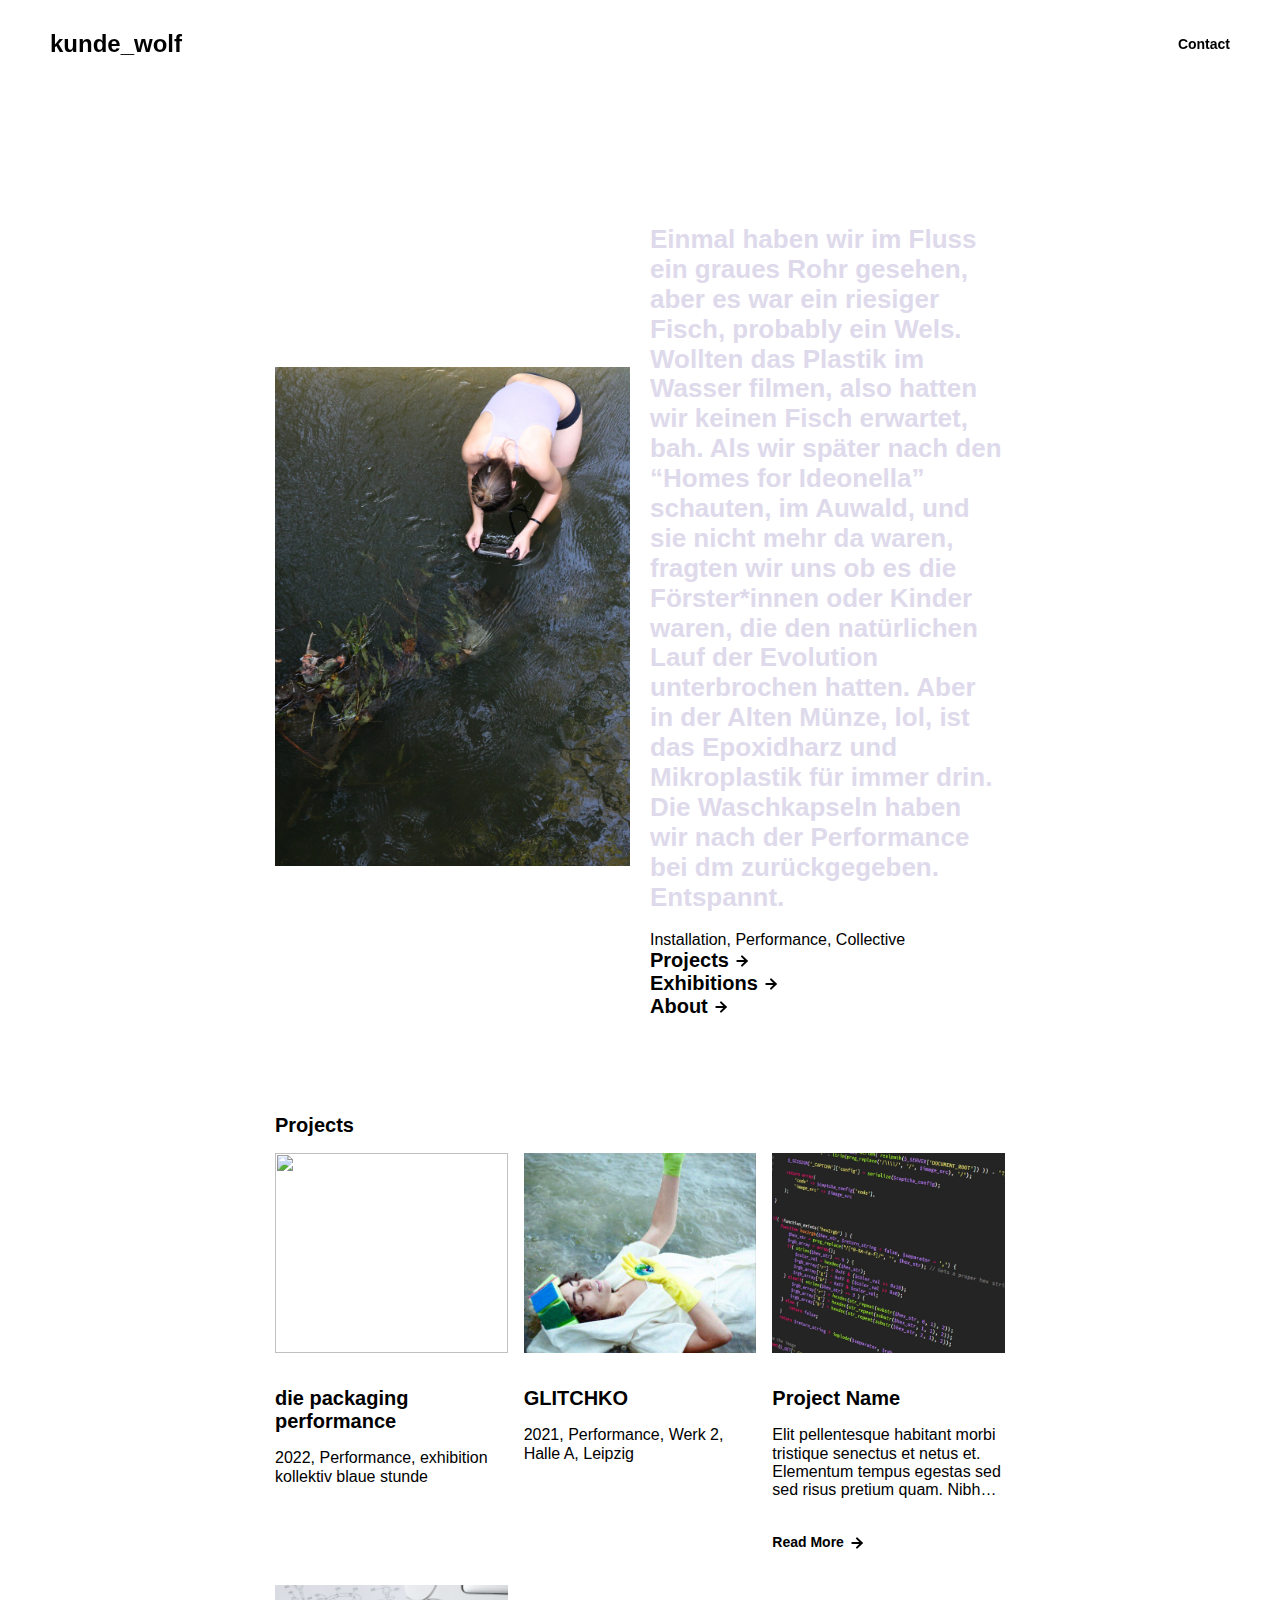
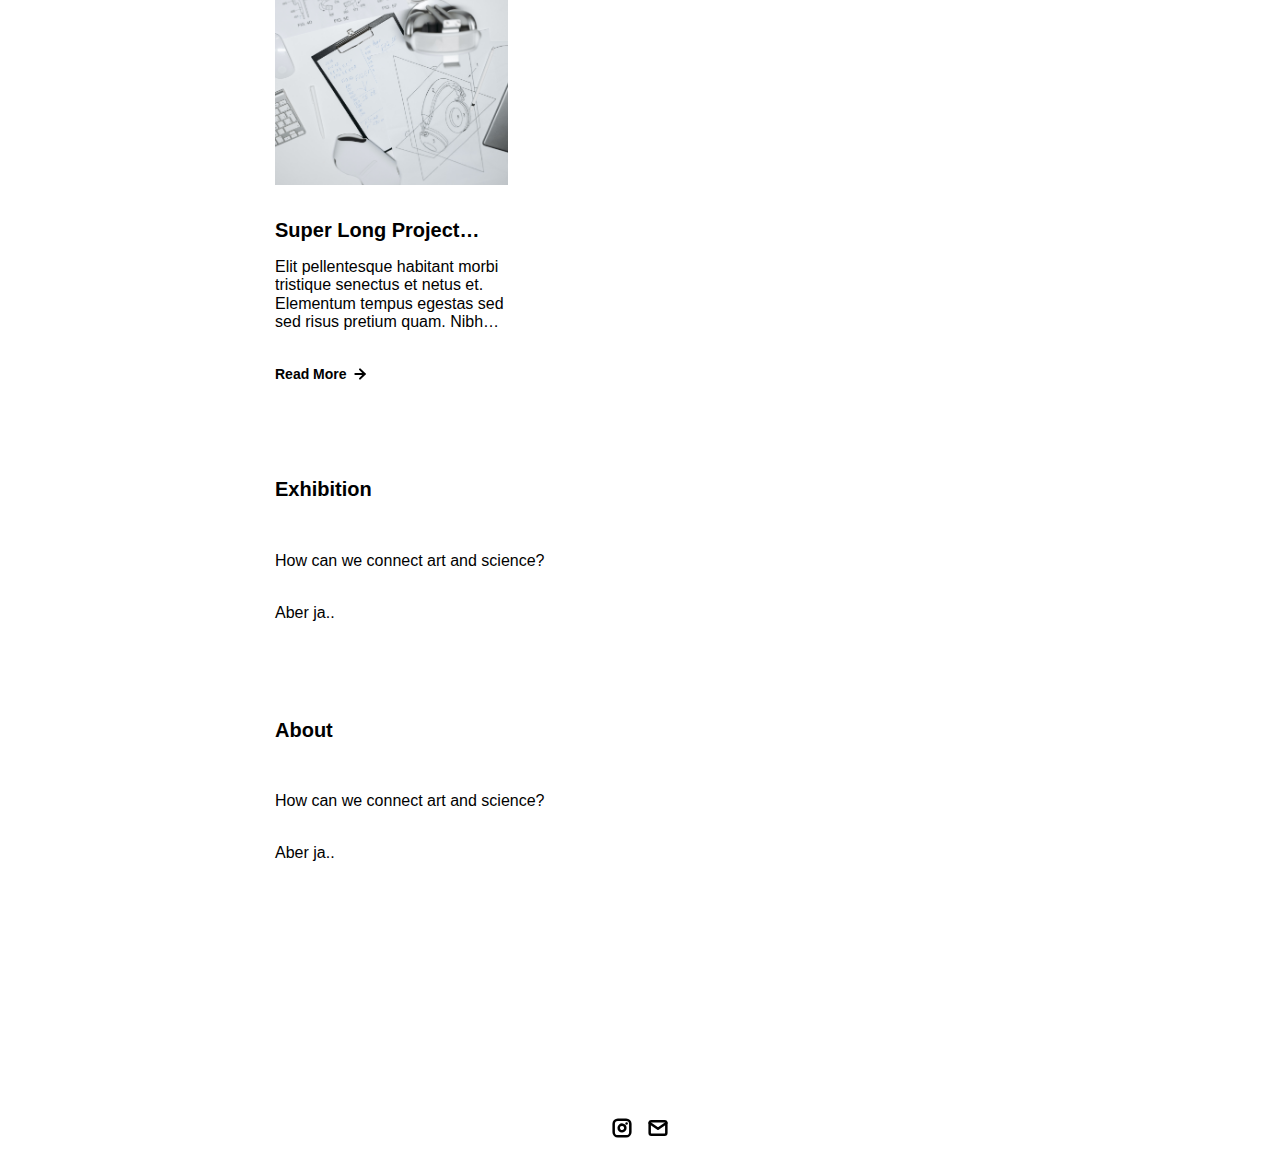
==== commit 2f652f83: "spacing edits" ====
--- a/index.html
+++ b/index.html
@@ -19,6 +19,7 @@
     <meta name="viewport" content="width=device-width, initial-scale=1" />
 
 		<link rel="stylesheet" href="./css/layout.css">
+		<link rel="stylesheet" href="./css/normalize.css">
     <link rel="stylesheet" href="./css/typography.css">
     <link rel="stylesheet" href="./css/utilities.css">
 
@@ -67,37 +68,31 @@
         <div id="portfolio-header-text-container">
             <div class="header-text">
               <span class="main-title">Einmal haben wir im Fluss ein graues Rohr gesehen, aber es war ein riesiger Fisch, probably ein Wels. Wollten das Plastik im Wasser filmen, also hatten wir keinen Fisch erwartet, bah. Als wir später nach den “Homes for Ideonella” schauten, im Auwald, und sie nicht mehr da waren, fragten wir uns ob es die Förster*innen oder Kinder waren, die den natürlichen Lauf der Evolution unterbrochen hatten. Aber in der Alten Münze, lol, ist das Epoxidharz und Mikroplastik für immer drin. Die Waschkapseln haben wir nach der Performance bei dm zurückgegeben. Entspannt.</span>
-							<br />
-							<br />
+							<br/>
 							<br />
 							<div class="body-text"> Installation, Performance, Collective</div>
-            </div>
-            <a class="button" href="#my-work-section">
-              <span class="button-text-title">Projects</span>
-              <image src="./assets/icons/arrow-right.svg" class="right-arrow-icon"/>
-            </a>
-						<a class="button" href="#exhibition-section">
-							<span class="button-text-title">Exhibitions</span>
-							<image src="./assets/icons/arrow-right.svg" class="right-arrow-icon"/>
-						</a>
-						<a class="button" href="#about-section">
-							<span class="button-text-title">About</span>
-							<image src="./assets/icons/arrow-right.svg" class="right-arrow-icon"/>
-						</a>
-
+							<a class="button" href="#my-work-section">
+	              <span class="button-text-title">Projects</span>
+	              <image src="./assets/icons/arrow-right.svg" class="right-arrow-icon"/>
+	            </a>
+							<a class="button" href="#exhibition-section">
+								<span class="button-text-title">Exhibitions</span>
+								<image src="./assets/icons/arrow-right.svg" class="right-arrow-icon"/>
+							</a>
+							<a class="button" href="#about-section">
+								<span class="button-text-title">About</span>
+								<image src="./assets/icons/arrow-right.svg" class="right-arrow-icon"/>
+							</a>
+            </div>
         </div>
       </div>
 
 
 
       <!-- PROJECTS / MY WORK SECTION -->
-			<br>
-			<br />
       <div id="my-work-section">
         <!-- TODO - Change the subheader-text to whatever you want the Projects section header to say -->
         <span class="subheader-text">Projects</span>
-
-				<br />
         <div class="projects-container">
           <!--
             TODO
@@ -121,17 +116,15 @@
                 - SMALL_PROJECT_DESCRIPTION: a quick project description (max 4 lines)
                 - PROJECT_PAGE_NAME.html: the html filename for the project (must be in project-pages folder)
           -->
-
-          <div class="project-card">
-            <img src="./assets/images/die_packaging_performance/die_packaging_performance_kunde_wolf.jpeg" class="project-image">
-            <div class="project-card-text-container">
-              <div class="subheader-text project-title">die packaging performance</div>
-              <div class="body-text project-card-text">performance, 2022, exhibition kollektiv blaue stunde</div>
-            </div>
-            <a class="button" href="./project-pages/die_packaging_performance.html">
-              <span class="button-text">Read More</span>
-            </a>
-          </div>
+					<div class="project-card">
+						<img src="./assets/images/die_packaging_performance/die_packaging_performance_kunde_wolf.jpeg" class="project-image">
+						<div class="project-card-text-container">
+							<a class="button" href="./project-pages/die_packaging_performance.html">
+								<span class="button-text-title">die packaging performance</span>
+							</a>
+							<div class="body-text project-card-text">2022, Performance, exhibition kollektiv blaue stunde</div>
+						</div>
+					</div>
 
 					<div class="project-card">
             <img src="./assets/images/glitchko/glitchko_kunde_wolf.jpeg" class="project-image">
@@ -139,7 +132,7 @@
 							<a class="button" href="./project-pages/GLITCHKO.html">
 	              <span class="button-text-title">GLITCHKO</span>
 	            </a>
-              <div class="body-text project-card-text">performance, 2021, Werk 2, Halle A, Leipzig</div>
+              <div class="body-text project-card-text">2021, Performance, Werk 2, Halle A, Leipzig</div>
             </div>
           </div>
 
@@ -176,12 +169,8 @@
 				- Change the subheader-text to whatever header you want
 				- Add paragraphs using the <div class="body-text"></div> elements in the "about-section-content"
 			-->
-			<br>
-			<br />
 			<div id="exhibition-section">
-
-				<span class="subheader-text">Exhibitions</span>
-				<br />
+				<span class="subheader-text">Exhibition</span>
 				<br />
 				<div class="about-section-content">
 					<div class="body-text">How can we connect art and science?</div>
@@ -196,8 +185,7 @@
 				- Change the subheader-text to whatever header you want
 				- Add paragraphs using the <div class="body-text"></div> elements in the "about-section-content"
 			-->
-			<br>
-			<br />
+
 			<div id="about-section">
 				<span class="subheader-text">About</span>
 				<br />
--- a/css/layout.css
+++ b/css/layout.css
@@ -1,3 +1,4 @@
+
 * {
   box-sizing: border-box;
 }
@@ -47,7 +48,7 @@
 
 .portfolio-header-image {
   width: 100%;
-  height: auto;
+  height: 100%;
 }
 
 #portfolio-header-text-container {
@@ -74,13 +75,13 @@
   gap: 34px;
 }
 
-#exhibitions-section {
-  display: flex;
-  flex-direction: column;
-  gap: 16px;
-}
-
-.exhibitions-section-content {
+#exhibition-section {
+  display: flex;
+  flex-direction: column;
+  gap: 16px;
+}
+
+.exhibition-section-content {
   display: flex;
   flex-direction: column;
   gap: 34px;
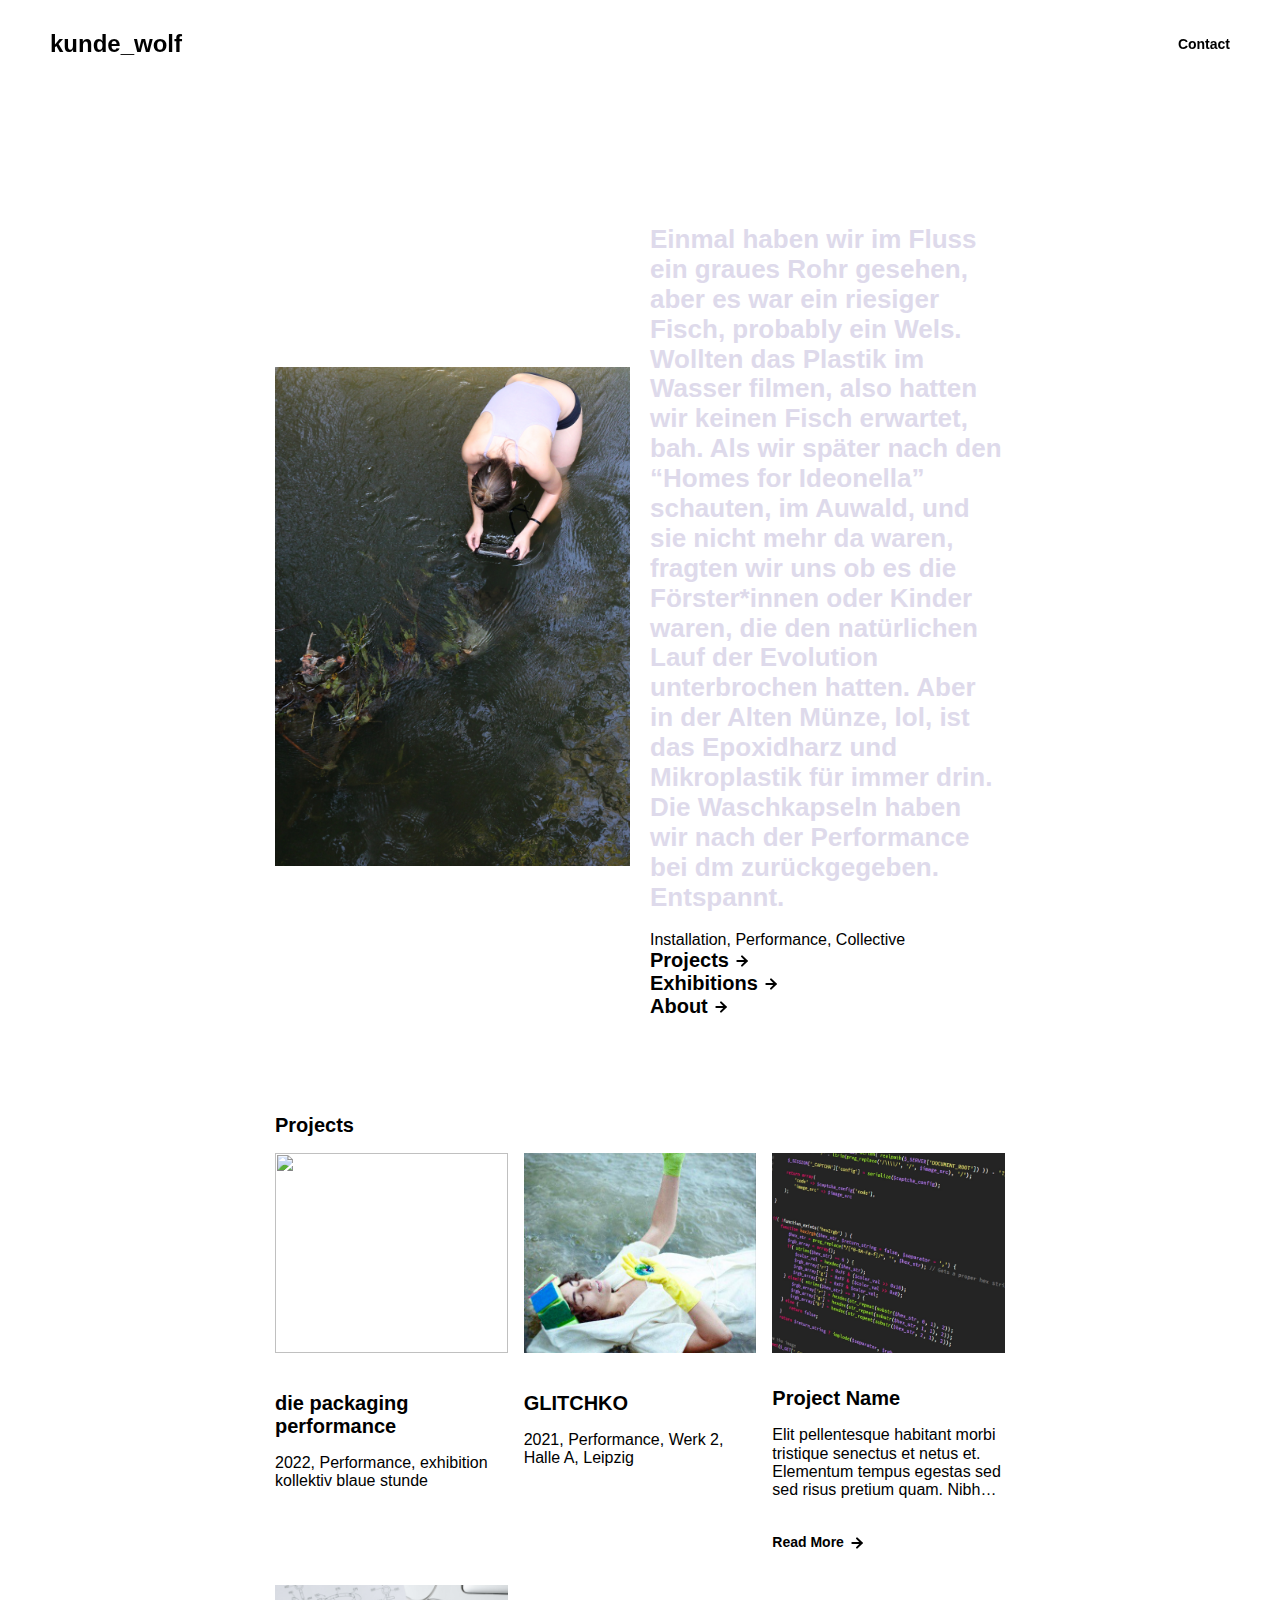
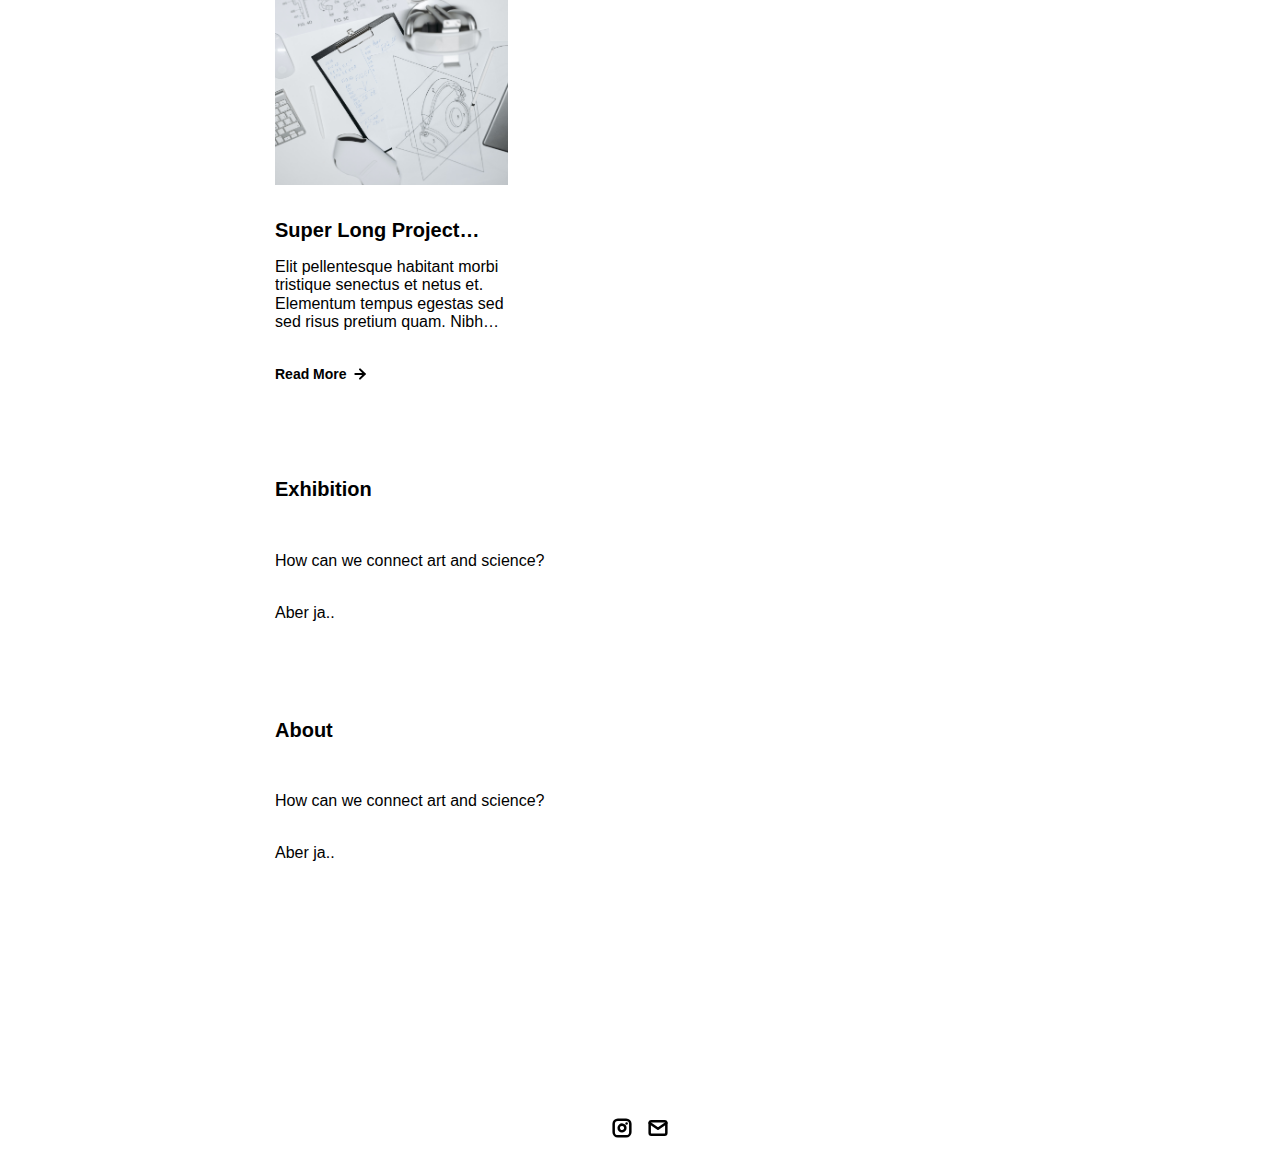
==== commit fba9ee4b: "Update index.html" ====
--- a/index.html
+++ b/index.html
@@ -117,7 +117,8 @@
                 - PROJECT_PAGE_NAME.html: the html filename for the project (must be in project-pages folder)
           -->
 					<div class="project-card">
-						<img src="./assets/images/die_packaging_performance/die_packaging_performance_kunde_wolf.jpeg" class="project-image">
+						<a href="./project-pages/die_packaging_performance.html"><img class="project-image"
+							src="./assets/images/die_packaging_performance/die_packaging_performance_kunde_wolf.jpeg"></a>
 						<div class="project-card-text-container">
 							<a class="button" href="./project-pages/die_packaging_performance.html">
 								<span class="button-text-title">die packaging performance</span>
@@ -127,7 +128,9 @@
 					</div>
 
 					<div class="project-card">
-            <img src="./assets/images/glitchko/glitchko_kunde_wolf.jpeg" class="project-image">
+						<a href="./project-pages/GLITCHKO.html"><img
+							src="./assets/images/glitchko/glitchko_kunde_wolf.jpeg"
+							class="project-image"></a>
             <div class="project-card-text-container">
 							<a class="button" href="./project-pages/GLITCHKO.html">
 	              <span class="button-text-title">GLITCHKO</span>
